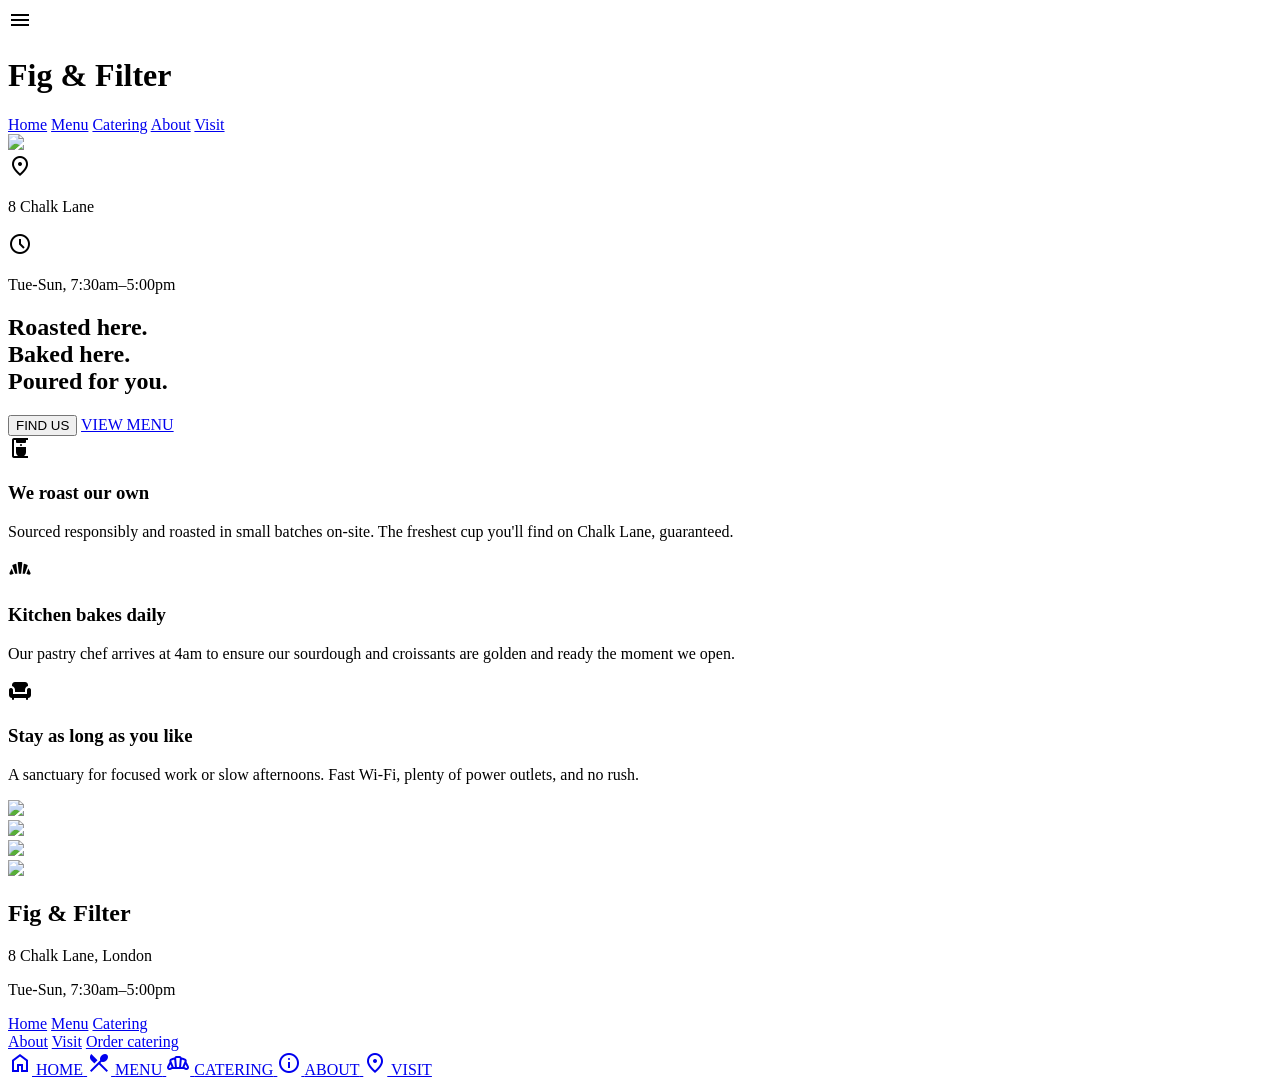
==== design/index.html @ 33f720e9 "regroup" ====
<!DOCTYPE html>

<html class="scroll-smooth" lang="en"><head>
<meta charset="utf-8"/>
<meta content="width=device-width, initial-scale=1.0" name="viewport"/>
<title>Fig &amp; Filter | Roasted, Baked, Poured</title>
<script src="https://cdn.tailwindcss.com?plugins=forms,container-queries"></script>
<link href="https://fonts.googleapis.com/css2?family=Material+Symbols+Outlined:wght,FILL@100..700,0..1&amp;display=swap" rel="stylesheet"/>
<link href="https://fonts.googleapis.com/css2?family=Vollkorn:wght@600;700&amp;family=Work+Sans:wght@400;600&amp;display=swap" rel="stylesheet"/>
<link href="https://fonts.googleapis.com/css2?family=Material+Symbols+Outlined:wght,FILL@100..700,0..1&amp;display=swap" rel="stylesheet"/>
<script id="tailwind-config">
        tailwind.config = {
            darkMode: "class",
            theme: {
                extend: {
                    "colors": {
                        "error-container": "#ffdad6",
                        "tertiary": "#1b2500",
                        "primary-container": "#4a2c4d",
                        "on-secondary": "#ffffff",
                        "primary-fixed-dim": "#e3b9e3",
                        "secondary-fixed-dim": "#f5bd58",
                        "inverse-on-surface": "#f8eeef",
                        "surface-container-low": "#fbf1f2",
                        "surface-dim": "#e1d8d9",
                        "tertiary-fixed-dim": "#bfcd92",
                        "surface-container-lowest": "#ffffff",
                        "on-tertiary": "#ffffff",
                        "secondary": "#7d5700",
                        "outline-variant": "#cfc3cc",
                        "on-primary-fixed": "#2c1030",
                        "on-secondary-fixed": "#271900",
                        "secondary-container": "#ffc55f",
                        "surface-variant": "#e9e0e1",
                        "on-tertiary-fixed": "#161f00",
                        "on-primary-container": "#ba94bb",
                        "on-error-container": "#93000a",
                        "on-error": "#ffffff",
                        "on-tertiary-container": "#98a66f",
                        "tertiary-fixed": "#dbe9ac",
                        "background": "#fff8f8",
                        "surface-container": "#f5eced",
                        "error": "#ba1a1a",
                        "outline": "#7e747c",
                        "primary": "#331736",
                        "amber-glow": "#D9A441",
                        "on-surface-variant": "#4d444b",
                        "on-secondary-fixed-variant": "#5f4100",
                        "inverse-primary": "#e3b9e3",
                        "on-background": "#1e1b1c",
                        "surface-container-highest": "#e9e0e1",
                        "surface-tint": "#755377",
                        "on-primary-fixed-variant": "#5b3c5e",
                        "on-secondary-container": "#755100",
                        "surface-container-high": "#efe6e7",
                        "tertiary-container": "#303b0f",
                        "on-primary": "#ffffff",
                        "on-surface": "#1e1b1c",
                        "secondary-fixed": "#ffdeaa",
                        "ink-black": "#221E1F",
                        "fig-deep": "#4A2C4D",
                        "inverse-surface": "#342f30",
                        "primary-fixed": "#ffd6fe",
                        "surface-bright": "#fff8f8",
                        "surface": "#fff8f8",
                        "on-tertiary-fixed-variant": "#404b1e",
                        "paper-white": "#FAF6F0"
                    },
                    "borderRadius": {
                        "DEFAULT": "0.125rem",
                        "lg": "0.25rem",
                        "xl": "0.5rem",
                        "full": "0.75rem"
                    },
                    "spacing": {
                        "stack-lg": "64px",
                        "stack-sm": "12px",
                        "unit": "8px",
                        "gutter": "24px",
                        "margin-mobile": "20px",
                        "stack-md": "32px",
                        "container-max": "1120px"
                    },
                    "fontFamily": {
                        "body-md": ["Work Sans"],
                        "price-tag": ["Vollkorn"],
                        "body-lg": ["Work Sans"],
                        "headline-lg-mobile": ["Vollkorn"],
                        "display-lg": ["Vollkorn"],
                        "headline-lg": ["Vollkorn"],
                        "headline-md": ["Vollkorn"],
                        "label-caps": ["Work Sans"]
                    },
                    "fontSize": {
                        "body-md": ["16px", {"lineHeight": "24px", "fontWeight": "400"}],
                        "price-tag": ["18px", {"lineHeight": "24px", "fontWeight": "700"}],
                        "body-lg": ["18px", {"lineHeight": "28px", "fontWeight": "400"}],
                        "headline-lg-mobile": ["28px", {"lineHeight": "36px", "fontWeight": "600"}],
                        "display-lg": ["48px", {"lineHeight": "56px", "letterSpacing": "-0.02em", "fontWeight": "700"}],
                        "headline-lg": ["32px", {"lineHeight": "40px", "fontWeight": "600"}],
                        "headline-md": ["24px", {"lineHeight": "32px", "fontWeight": "600"}],
                        "label-caps": ["14px", {"lineHeight": "20px", "letterSpacing": "0.05em", "fontWeight": "600"}]
                    }
                },
            },
        }
    </script>
<style>
        .material-symbols-outlined {
            font-variation-settings: 'FILL' 0, 'wght' 400, 'GRAD' 0, 'opsz' 24;
        }
        .dotted-leader {
            flex-grow: 1;
            border-bottom: 1px dotted #4A2C4D;
            margin: 0 8px;
            opacity: 0.3;
        }
        .hero-overlay {
            background: linear-gradient(to bottom, rgba(34, 30, 31, 0.4) 0%, rgba(34, 30, 31, 0.2) 50%, rgba(34, 30, 31, 0.6) 100%);
        }
    </style>
</head>
<body class="bg-paper-white text-ink-black font-body-md antialiased">
<!-- TopAppBar -->
<header class="bg-paper-white border-b border-fig-deep/10 sticky top-0 z-50">
<div class="flex justify-between items-center px-margin-mobile py-4 w-full max-w-container-max mx-auto">
<div class="flex items-center gap-4">
<span class="material-symbols-outlined text-fig-deep cursor-pointer active:opacity-70">menu</span>
<h1 class="font-headline-md text-headline-md text-fig-deep uppercase tracking-widest">Fig &amp; Filter</h1>
</div>
<nav class="hidden md:flex gap-8 items-center">
<a class="text-fig-deep border-b-2 border-fig-deep font-label-caps text-label-caps tracking-widest cursor-pointer" href="#">Home</a>
<a class="text-ink-black hover:text-fig-deep transition-colors duration-200 font-label-caps text-label-caps tracking-widest cursor-pointer" href="#">Menu</a>
<a class="text-ink-black hover:text-fig-deep transition-colors duration-200 font-label-caps text-label-caps tracking-widest cursor-pointer" href="#">Catering</a>
<a class="text-ink-black hover:text-fig-deep transition-colors duration-200 font-label-caps text-label-caps tracking-widest cursor-pointer" href="#">About</a>
<a class="text-ink-black hover:text-fig-deep transition-colors duration-200 font-label-caps text-label-caps tracking-widest cursor-pointer" href="#">Visit</a>
</nav>
</div>
</header>
<main>
<!-- Hero Section -->
<section class="relative h-[90vh] min-h-[600px] w-full flex items-center overflow-hidden">
<div class="absolute inset-0 z-0">
<div class="w-full h-full hero-overlay absolute inset-0 z-10"></div>
<img class="w-full h-full object-cover" data-alt="A cinematic, high-detail close-up of a rich, dark espresso being poured into a ceramic cup. The steam rises in soft swirls, catching warm morning light in a cozy, artisanal café environment. The color palette features deep coffee browns, warm amber glows, and the soft paper-white of a clean countertop. The image is crisp and professional, evoking a sense of artisanal craft and morning sanctuary." src="https://lh3.googleusercontent.com/aida-public/[base64]"/>
</div>
<!-- Info Overlay (Address & Hours) -->
<div class="absolute top-8 left-margin-mobile md:left-gutter right-margin-mobile z-20 flex flex-col md:flex-row md:justify-between items-start text-paper-white gap-4">
<div class="flex items-center gap-2">
<span class="material-symbols-outlined">location_on</span>
<p class="font-label-caps text-label-caps">8 Chalk Lane</p>
</div>
<div class="flex items-center gap-2">
<span class="material-symbols-outlined">schedule</span>
<p class="font-label-caps text-label-caps">Tue-Sun, 7:30am–5:00pm</p>
</div>
</div>
<div class="relative z-20 px-margin-mobile md:px-gutter max-w-container-max mx-auto w-full text-center md:text-left">
<div class="max-w-2xl flex flex-col gap-stack-sm">
<h2 class="font-display-lg text-display-lg text-paper-white leading-tight">Roasted here.<br/>Baked here.<br/>Poured for you.</h2>
<div class="flex flex-col md:flex-row gap-4 mt-8 justify-center md:justify-start items-center">
<button class="bg-fig-deep text-paper-white px-10 py-4 rounded-sm font-label-caps text-label-caps tracking-widest active:scale-95 transition-transform w-full md:w-auto">
                            FIND US
                        </button>
<a class="text-paper-white font-label-caps text-label-caps tracking-widest border-b border-paper-white/50 hover:border-paper-white transition-all pb-1" href="#">
                            VIEW MENU
                        </a>
</div>
</div>
</div>
</section>
<!-- Why Visit Section -->
<section class="py-stack-lg bg-paper-white px-margin-mobile">
<div class="max-w-container-max mx-auto">
<div class="grid grid-cols-1 md:grid-cols-3 gap-gutter">
<!-- Reason 1 -->
<div class="border border-fig-deep/10 p-gutter flex flex-col gap-4 text-center md:text-left bg-white/50">
<span class="material-symbols-outlined text-fig-deep text-4xl" style="font-variation-settings: 'FILL' 1;">coffee_maker</span>
<h3 class="font-headline-md text-headline-md text-fig-deep">We roast our own</h3>
<p class="font-body-md text-body-md text-on-surface-variant">Sourced responsibly and roasted in small batches on-site. The freshest cup you'll find on Chalk Lane, guaranteed.</p>
</div>
<!-- Reason 2 -->
<div class="border border-fig-deep/10 p-gutter flex flex-col gap-4 text-center md:text-left bg-white/50">
<span class="material-symbols-outlined text-fig-deep text-4xl" style="font-variation-settings: 'FILL' 1;">bakery_dining</span>
<h3 class="font-headline-md text-headline-md text-fig-deep">Kitchen bakes daily</h3>
<p class="font-body-md text-body-md text-on-surface-variant">Our pastry chef arrives at 4am to ensure our sourdough and croissants are golden and ready the moment we open.</p>
</div>
<!-- Reason 3 -->
<div class="border border-fig-deep/10 p-gutter flex flex-col gap-4 text-center md:text-left bg-white/50">
<span class="material-symbols-outlined text-fig-deep text-4xl" style="font-variation-settings: 'FILL' 1;">chair</span>
<h3 class="font-headline-md text-headline-md text-fig-deep">Stay as long as you like</h3>
<p class="font-body-md text-body-md text-on-surface-variant">A sanctuary for focused work or slow afternoons. Fast Wi-Fi, plenty of power outlets, and no rush.</p>
</div>
</div>
</div>
</section>
<!-- Visual Break / Atmosphere -->
<section class="h-96 w-full relative overflow-hidden bg-fig-deep">
<div class="absolute inset-0 grid grid-cols-2 md:grid-cols-4 h-full">
<div class="relative overflow-hidden group">
<img class="w-full h-full object-cover grayscale transition-all duration-700 group-hover:grayscale-0 scale-110 group-hover:scale-100" data-alt="Close-up of freshly roasted coffee beans cooling in a tray at Fig &amp; Filter café. The beans are rich, oily, and dark brown, with warm sunlight highlighting their texture. Modern minimalist aesthetic." src="https://lh3.googleusercontent.com/aida-public/[base64]"/>
</div>
<div class="relative overflow-hidden group">
<img class="w-full h-full object-cover grayscale transition-all duration-700 group-hover:grayscale-0 scale-110 group-hover:scale-100" data-alt="A baker's hands dusting flour over freshly shaped sourdough loaves in a bright, clean kitchen. Warm morning light, tactile textures, artisanal bakery atmosphere." src="https://lh3.googleusercontent.com/aida-public/[base64]"/>
</div>
<div class="relative overflow-hidden group hidden md:block">
<img class="w-full h-full object-cover grayscale transition-all duration-700 group-hover:grayscale-0 scale-110 group-hover:scale-100" data-alt="A minimalist interior shot of Fig &amp; Filter café, showing a cozy corner with a wooden table, a single ceramic cup of coffee, and a green plant. Soft, inviting sanctuary vibe." src="https://lh3.googleusercontent.com/aida-public/[base64]"/>
</div>
<div class="relative overflow-hidden group hidden md:block">
<img class="w-full h-full object-cover grayscale transition-all duration-700 group-hover:grayscale-0 scale-110 group-hover:scale-100" data-alt="Close-up of a perfectly poured latte with intricate heart-shaped latte art. The ceramic cup is a speckled off-white, sitting on a dark wood surface." src="https://lh3.googleusercontent.com/aida-public/[base64]"/>
</div>
</div>
</section>
</main>
<!-- Footer -->
<footer class="bg-paper-white border-t border-fig-deep pt-stack-lg pb-24 md:pb-stack-lg">
<div class="w-full px-margin-mobile max-w-container-max mx-auto flex flex-col gap-stack-sm md:flex-row md:justify-between">
<div class="flex flex-col gap-4">
<h2 class="font-headline-md text-headline-md text-fig-deep uppercase tracking-widest">Fig &amp; Filter</h2>
<div class="flex flex-col gap-1 text-on-surface-variant font-body-md text-body-md">
<p>8 Chalk Lane, London</p>
<p>Tue-Sun, 7:30am–5:00pm</p>
</div>
</div>
<div class="flex flex-wrap gap-x-8 gap-y-4 items-start md:mt-0 mt-8">
<nav class="flex flex-col gap-2">
<a class="font-body-md text-body-md text-ink-black hover:underline underline text-fig-deep cursor-pointer" href="#">Home</a>
<a class="font-body-md text-body-md text-ink-black hover:underline cursor-pointer" href="#">Menu</a>
<a class="font-body-md text-body-md text-ink-black hover:underline cursor-pointer" href="#">Catering</a>
</nav>
<nav class="flex flex-col gap-2">
<a class="font-body-md text-body-md text-ink-black hover:underline cursor-pointer" href="#">About</a>
<a class="font-body-md text-body-md text-ink-black hover:underline cursor-pointer" href="#">Visit</a>
<a class="font-body-md text-body-md text-ink-black hover:underline cursor-pointer" href="#">Order catering</a>
</nav>
</div>
</div>
</footer>
<!-- BottomNavBar (Mobile Only) -->
<nav class="fixed bottom-0 left-0 w-full z-50 flex justify-around items-center px-2 py-3 bg-paper-white border-t border-fig-deep/10 md:hidden">
<a class="flex flex-col items-center justify-center text-fig-deep font-bold active:scale-95 transition-transform" href="#">
<span class="material-symbols-outlined">home</span>
<span class="font-label-caps text-[10px] tracking-widest mt-1">HOME</span>
</a>
<a class="flex flex-col items-center justify-center text-on-surface-variant active:scale-95 transition-transform" href="#">
<span class="material-symbols-outlined">restaurant_menu</span>
<span class="font-label-caps text-[10px] tracking-widest mt-1">MENU</span>
</a>
<a class="flex flex-col items-center justify-center text-on-surface-variant active:scale-95 transition-transform" href="#">
<span class="material-symbols-outlined">bakery_dining</span>
<span class="font-label-caps text-[10px] tracking-widest mt-1">CATERING</span>
</a>
<a class="flex flex-col items-center justify-center text-on-surface-variant active:scale-95 transition-transform" href="#">
<span class="material-symbols-outlined">info</span>
<span class="font-label-caps text-[10px] tracking-widest mt-1">ABOUT</span>
</a>
<a class="flex flex-col items-center justify-center text-on-surface-variant active:scale-95 transition-transform" href="#">
<span class="material-symbols-outlined">location_on</span>
<span class="font-label-caps text-[10px] tracking-widest mt-1">VISIT</span>
</a>
</nav>
<script>
        // Simple intersection observer for subtle fade-in effects
        const observerOptions = {
            threshold: 0.1
        };

        const observer = new IntersectionObserver((entries) => {
            entries.forEach(entry => {
                if (entry.isIntersecting) {
                    entry.target.classList.add('opacity-100', 'translate-y-0');
                    entry.target.classList.remove('opacity-0', 'translate-y-4');
                }
            });
        }, observerOptions);

        document.querySelectorAll('section > div').forEach(el => {
            el.classList.add('transition-all', 'duration-700', 'opacity-0', 'translate-y-4');
            observer.observe(el);
        });
    </script>
</body></html>
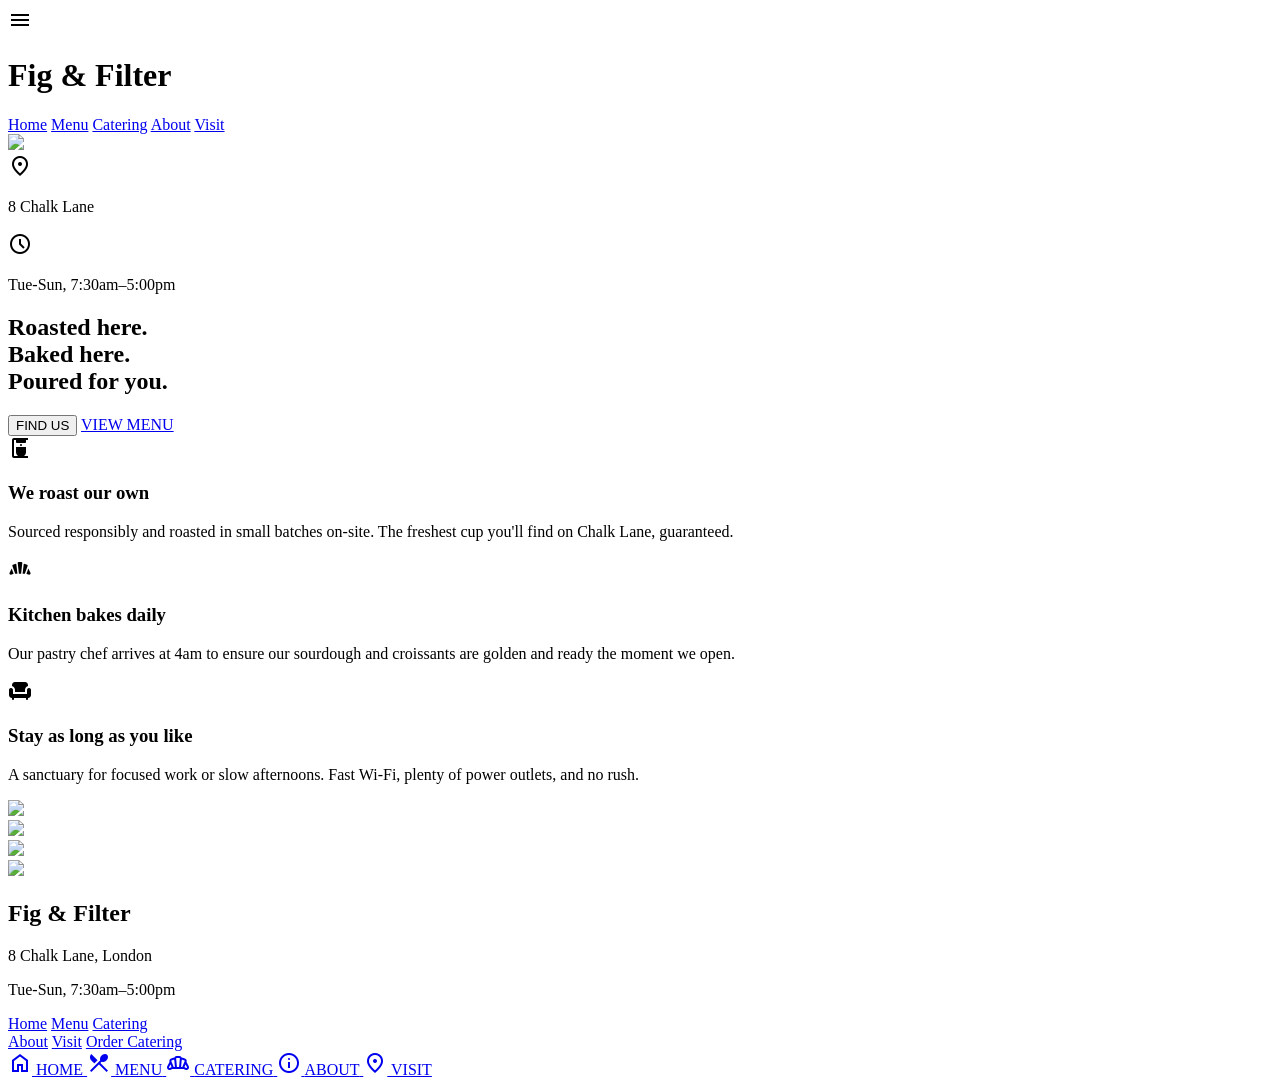
==== commit 7c401430: "updated links" ====
--- a/design/index.html
+++ b/design/index.html
@@ -129,11 +129,11 @@
 <h1 class="font-headline-md text-headline-md text-fig-deep uppercase tracking-widest">Fig &amp; Filter</h1>
 </div>
 <nav class="hidden md:flex gap-8 items-center">
-<a class="text-fig-deep border-b-2 border-fig-deep font-label-caps text-label-caps tracking-widest cursor-pointer" href="#">Home</a>
-<a class="text-ink-black hover:text-fig-deep transition-colors duration-200 font-label-caps text-label-caps tracking-widest cursor-pointer" href="#">Menu</a>
-<a class="text-ink-black hover:text-fig-deep transition-colors duration-200 font-label-caps text-label-caps tracking-widest cursor-pointer" href="#">Catering</a>
-<a class="text-ink-black hover:text-fig-deep transition-colors duration-200 font-label-caps text-label-caps tracking-widest cursor-pointer" href="#">About</a>
-<a class="text-ink-black hover:text-fig-deep transition-colors duration-200 font-label-caps text-label-caps tracking-widest cursor-pointer" href="#">Visit</a>
+<a class="text-fig-deep border-b-2 border-fig-deep font-label-caps text-label-caps tracking-widest cursor-pointer" href="index.html">Home</a>
+<a class="text-ink-black hover:text-fig-deep transition-colors duration-200 font-label-caps text-label-caps tracking-widest cursor-pointer" href="menu.html">Menu</a>
+<a class="text-ink-black hover:text-fig-deep transition-colors duration-200 font-label-caps text-label-caps tracking-widest cursor-pointer" href="catering.html">Catering</a>
+<a class="text-ink-black hover:text-fig-deep transition-colors duration-200 font-label-caps text-label-caps tracking-widest cursor-pointer" href="about.html">About</a>
+<a class="text-ink-black hover:text-fig-deep transition-colors duration-200 font-label-caps text-label-caps tracking-widest cursor-pointer" href="visit.html">Visit</a>
 </nav>
 </div>
 </header>
@@ -224,37 +224,37 @@
 </div>
 <div class="flex flex-wrap gap-x-8 gap-y-4 items-start md:mt-0 mt-8">
 <nav class="flex flex-col gap-2">
-<a class="font-body-md text-body-md text-ink-black hover:underline underline text-fig-deep cursor-pointer" href="#">Home</a>
-<a class="font-body-md text-body-md text-ink-black hover:underline cursor-pointer" href="#">Menu</a>
-<a class="font-body-md text-body-md text-ink-black hover:underline cursor-pointer" href="#">Catering</a>
+<a class="font-body-md text-body-md text-ink-black hover:underline underline text-fig-deep cursor-pointer" href="index.html">Home</a>
+<a class="font-body-md text-body-md text-ink-black hover:underline cursor-pointer" href="menu.html">Menu</a>
+<a class="font-body-md text-body-md text-ink-black hover:underline cursor-pointer" href="catering.html">Catering</a>
 </nav>
 <nav class="flex flex-col gap-2">
-<a class="font-body-md text-body-md text-ink-black hover:underline cursor-pointer" href="#">About</a>
-<a class="font-body-md text-body-md text-ink-black hover:underline cursor-pointer" href="#">Visit</a>
-<a class="font-body-md text-body-md text-ink-black hover:underline cursor-pointer" href="#">Order catering</a>
+<a class="font-body-md text-body-md text-ink-black hover:underline cursor-pointer" href="about.html">About</a>
+<a class="font-body-md text-body-md text-ink-black hover:underline cursor-pointer" href="visit.html">Visit</a>
+<a class="font-body-md text-body-md text-ink-black hover:underline cursor-pointer" href="catering.html">Order Catering</a>
 </nav>
 </div>
 </div>
 </footer>
 <!-- BottomNavBar (Mobile Only) -->
 <nav class="fixed bottom-0 left-0 w-full z-50 flex justify-around items-center px-2 py-3 bg-paper-white border-t border-fig-deep/10 md:hidden">
-<a class="flex flex-col items-center justify-center text-fig-deep font-bold active:scale-95 transition-transform" href="#">
+<a class="flex flex-col items-center justify-center text-fig-deep font-bold active:scale-95 transition-transform" href="index.html">
 <span class="material-symbols-outlined">home</span>
 <span class="font-label-caps text-[10px] tracking-widest mt-1">HOME</span>
 </a>
-<a class="flex flex-col items-center justify-center text-on-surface-variant active:scale-95 transition-transform" href="#">
+<a class="flex flex-col items-center justify-center text-on-surface-variant active:scale-95 transition-transform" href="menu.html">
 <span class="material-symbols-outlined">restaurant_menu</span>
 <span class="font-label-caps text-[10px] tracking-widest mt-1">MENU</span>
 </a>
-<a class="flex flex-col items-center justify-center text-on-surface-variant active:scale-95 transition-transform" href="#">
+<a class="flex flex-col items-center justify-center text-on-surface-variant active:scale-95 transition-transform" href="catering.html">
 <span class="material-symbols-outlined">bakery_dining</span>
 <span class="font-label-caps text-[10px] tracking-widest mt-1">CATERING</span>
 </a>
-<a class="flex flex-col items-center justify-center text-on-surface-variant active:scale-95 transition-transform" href="#">
+<a class="flex flex-col items-center justify-center text-on-surface-variant active:scale-95 transition-transform" href="about.html">
 <span class="material-symbols-outlined">info</span>
 <span class="font-label-caps text-[10px] tracking-widest mt-1">ABOUT</span>
 </a>
-<a class="flex flex-col items-center justify-center text-on-surface-variant active:scale-95 transition-transform" href="#">
+<a class="flex flex-col items-center justify-center text-on-surface-variant active:scale-95 transition-transform" href="visit.html">
 <span class="material-symbols-outlined">location_on</span>
 <span class="font-label-caps text-[10px] tracking-widest mt-1">VISIT</span>
 </a>
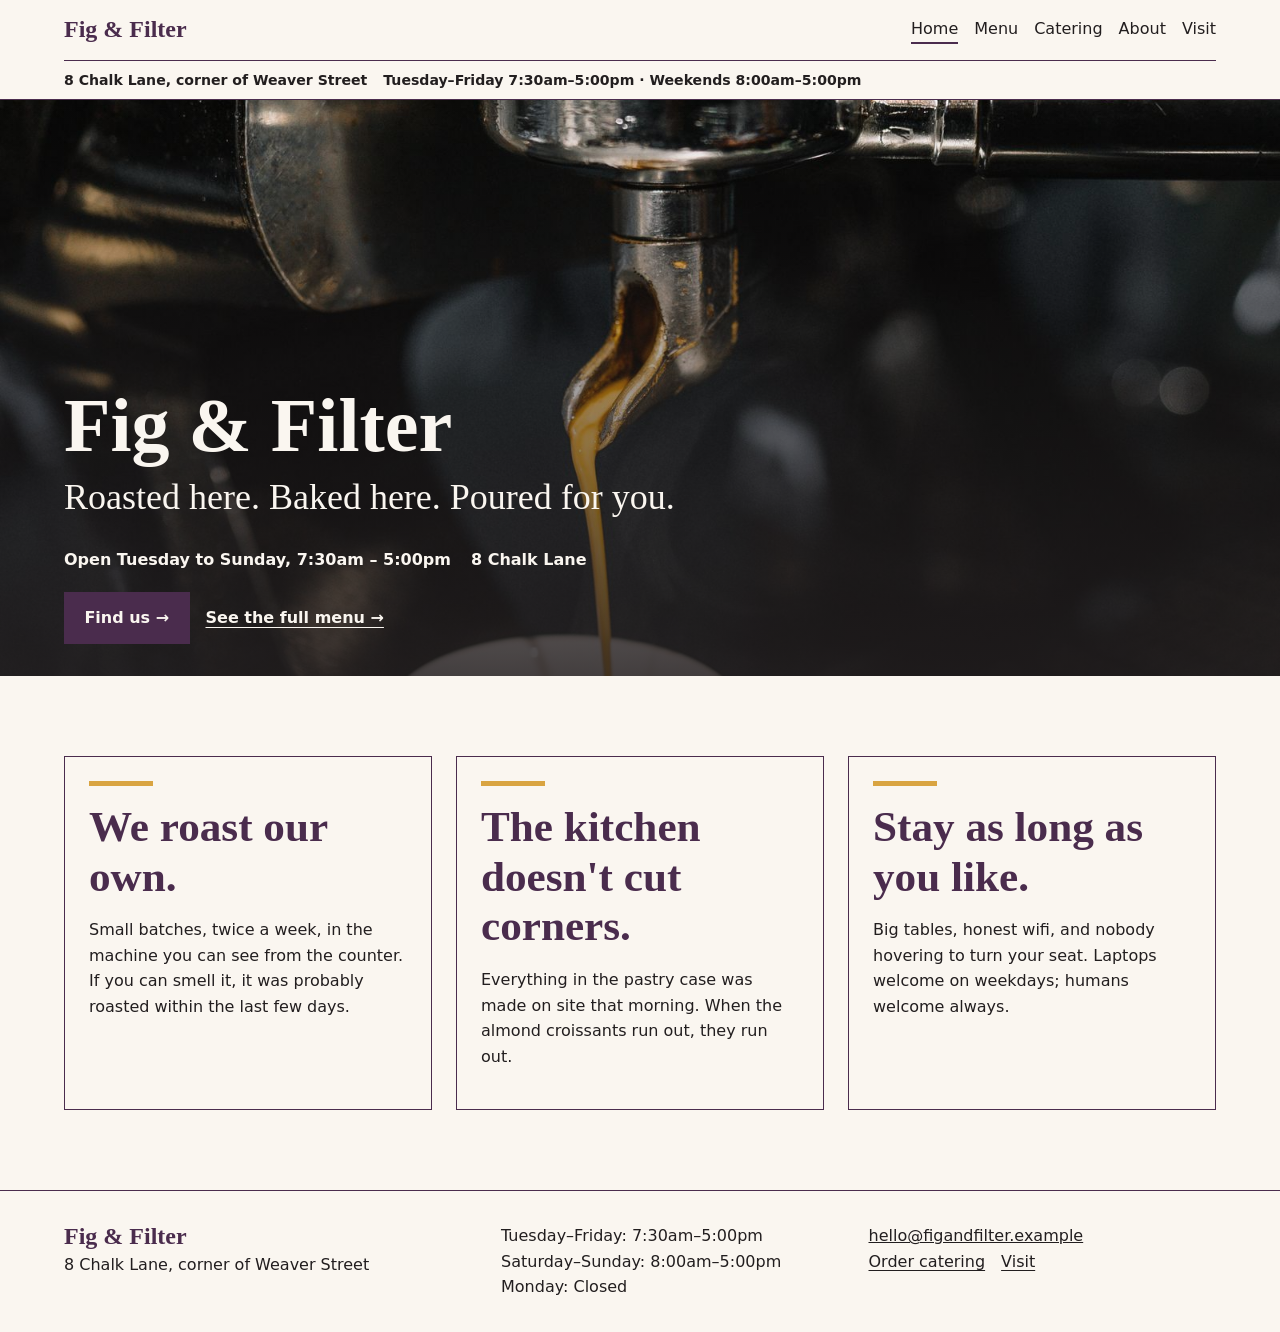
==== commit 0c789207: "updated with codex" ====
--- a/design/index.html
+++ b/design/index.html
@@ -1,282 +1,45 @@
-<!DOCTYPE html>
-
-<html class="scroll-smooth" lang="en"><head>
-<meta charset="utf-8"/>
-<meta content="width=device-width, initial-scale=1.0" name="viewport"/>
-<title>Fig &amp; Filter | Roasted, Baked, Poured</title>
-<script src="https://cdn.tailwindcss.com?plugins=forms,container-queries"></script>
-<link href="https://fonts.googleapis.com/css2?family=Material+Symbols+Outlined:wght,FILL@100..700,0..1&amp;display=swap" rel="stylesheet"/>
-<link href="https://fonts.googleapis.com/css2?family=Vollkorn:wght@600;700&amp;family=Work+Sans:wght@400;600&amp;display=swap" rel="stylesheet"/>
-<link href="https://fonts.googleapis.com/css2?family=Material+Symbols+Outlined:wght,FILL@100..700,0..1&amp;display=swap" rel="stylesheet"/>
-<script id="tailwind-config">
-        tailwind.config = {
-            darkMode: "class",
-            theme: {
-                extend: {
-                    "colors": {
-                        "error-container": "#ffdad6",
-                        "tertiary": "#1b2500",
-                        "primary-container": "#4a2c4d",
-                        "on-secondary": "#ffffff",
-                        "primary-fixed-dim": "#e3b9e3",
-                        "secondary-fixed-dim": "#f5bd58",
-                        "inverse-on-surface": "#f8eeef",
-                        "surface-container-low": "#fbf1f2",
-                        "surface-dim": "#e1d8d9",
-                        "tertiary-fixed-dim": "#bfcd92",
-                        "surface-container-lowest": "#ffffff",
-                        "on-tertiary": "#ffffff",
-                        "secondary": "#7d5700",
-                        "outline-variant": "#cfc3cc",
-                        "on-primary-fixed": "#2c1030",
-                        "on-secondary-fixed": "#271900",
-                        "secondary-container": "#ffc55f",
-                        "surface-variant": "#e9e0e1",
-                        "on-tertiary-fixed": "#161f00",
-                        "on-primary-container": "#ba94bb",
-                        "on-error-container": "#93000a",
-                        "on-error": "#ffffff",
-                        "on-tertiary-container": "#98a66f",
-                        "tertiary-fixed": "#dbe9ac",
-                        "background": "#fff8f8",
-                        "surface-container": "#f5eced",
-                        "error": "#ba1a1a",
-                        "outline": "#7e747c",
-                        "primary": "#331736",
-                        "amber-glow": "#D9A441",
-                        "on-surface-variant": "#4d444b",
-                        "on-secondary-fixed-variant": "#5f4100",
-                        "inverse-primary": "#e3b9e3",
-                        "on-background": "#1e1b1c",
-                        "surface-container-highest": "#e9e0e1",
-                        "surface-tint": "#755377",
-                        "on-primary-fixed-variant": "#5b3c5e",
-                        "on-secondary-container": "#755100",
-                        "surface-container-high": "#efe6e7",
-                        "tertiary-container": "#303b0f",
-                        "on-primary": "#ffffff",
-                        "on-surface": "#1e1b1c",
-                        "secondary-fixed": "#ffdeaa",
-                        "ink-black": "#221E1F",
-                        "fig-deep": "#4A2C4D",
-                        "inverse-surface": "#342f30",
-                        "primary-fixed": "#ffd6fe",
-                        "surface-bright": "#fff8f8",
-                        "surface": "#fff8f8",
-                        "on-tertiary-fixed-variant": "#404b1e",
-                        "paper-white": "#FAF6F0"
-                    },
-                    "borderRadius": {
-                        "DEFAULT": "0.125rem",
-                        "lg": "0.25rem",
-                        "xl": "0.5rem",
-                        "full": "0.75rem"
-                    },
-                    "spacing": {
-                        "stack-lg": "64px",
-                        "stack-sm": "12px",
-                        "unit": "8px",
-                        "gutter": "24px",
-                        "margin-mobile": "20px",
-                        "stack-md": "32px",
-                        "container-max": "1120px"
-                    },
-                    "fontFamily": {
-                        "body-md": ["Work Sans"],
-                        "price-tag": ["Vollkorn"],
-                        "body-lg": ["Work Sans"],
-                        "headline-lg-mobile": ["Vollkorn"],
-                        "display-lg": ["Vollkorn"],
-                        "headline-lg": ["Vollkorn"],
-                        "headline-md": ["Vollkorn"],
-                        "label-caps": ["Work Sans"]
-                    },
-                    "fontSize": {
-                        "body-md": ["16px", {"lineHeight": "24px", "fontWeight": "400"}],
-                        "price-tag": ["18px", {"lineHeight": "24px", "fontWeight": "700"}],
-                        "body-lg": ["18px", {"lineHeight": "28px", "fontWeight": "400"}],
-                        "headline-lg-mobile": ["28px", {"lineHeight": "36px", "fontWeight": "600"}],
-                        "display-lg": ["48px", {"lineHeight": "56px", "letterSpacing": "-0.02em", "fontWeight": "700"}],
-                        "headline-lg": ["32px", {"lineHeight": "40px", "fontWeight": "600"}],
-                        "headline-md": ["24px", {"lineHeight": "32px", "fontWeight": "600"}],
-                        "label-caps": ["14px", {"lineHeight": "20px", "letterSpacing": "0.05em", "fontWeight": "600"}]
-                    }
-                },
-            },
-        }
-    </script>
-<style>
-        .material-symbols-outlined {
-            font-variation-settings: 'FILL' 0, 'wght' 400, 'GRAD' 0, 'opsz' 24;
-        }
-        .dotted-leader {
-            flex-grow: 1;
-            border-bottom: 1px dotted #4A2C4D;
-            margin: 0 8px;
-            opacity: 0.3;
-        }
-        .hero-overlay {
-            background: linear-gradient(to bottom, rgba(34, 30, 31, 0.4) 0%, rgba(34, 30, 31, 0.2) 50%, rgba(34, 30, 31, 0.6) 100%);
-        }
-    </style>
+<!doctype html>
+<html lang="en">
+<head>
+  <meta charset="utf-8">
+  <meta name="viewport" content="width=device-width, initial-scale=1">
+  <meta name="description" content="Fig & Filter is a neighbourhood café roasting coffee and baking everything on site at 8 Chalk Lane.">
+  <title>Fig & Filter | Home</title>
+  <link rel="stylesheet" href="styles.css">
 </head>
-<body class="bg-paper-white text-ink-black font-body-md antialiased">
-<!-- TopAppBar -->
-<header class="bg-paper-white border-b border-fig-deep/10 sticky top-0 z-50">
-<div class="flex justify-between items-center px-margin-mobile py-4 w-full max-w-container-max mx-auto">
-<div class="flex items-center gap-4">
-<span class="material-symbols-outlined text-fig-deep cursor-pointer active:opacity-70">menu</span>
-<h1 class="font-headline-md text-headline-md text-fig-deep uppercase tracking-widest">Fig &amp; Filter</h1>
-</div>
-<nav class="hidden md:flex gap-8 items-center">
-<a class="text-fig-deep border-b-2 border-fig-deep font-label-caps text-label-caps tracking-widest cursor-pointer" href="index.html">Home</a>
-<a class="text-ink-black hover:text-fig-deep transition-colors duration-200 font-label-caps text-label-caps tracking-widest cursor-pointer" href="menu.html">Menu</a>
-<a class="text-ink-black hover:text-fig-deep transition-colors duration-200 font-label-caps text-label-caps tracking-widest cursor-pointer" href="catering.html">Catering</a>
-<a class="text-ink-black hover:text-fig-deep transition-colors duration-200 font-label-caps text-label-caps tracking-widest cursor-pointer" href="about.html">About</a>
-<a class="text-ink-black hover:text-fig-deep transition-colors duration-200 font-label-caps text-label-caps tracking-widest cursor-pointer" href="visit.html">Visit</a>
-</nav>
-</div>
-</header>
-<main>
-<!-- Hero Section -->
-<section class="relative h-[90vh] min-h-[600px] w-full flex items-center overflow-hidden">
-<div class="absolute inset-0 z-0">
-<div class="w-full h-full hero-overlay absolute inset-0 z-10"></div>
-<img class="w-full h-full object-cover" data-alt="A cinematic, high-detail close-up of a rich, dark espresso being poured into a ceramic cup. The steam rises in soft swirls, catching warm morning light in a cozy, artisanal café environment. The color palette features deep coffee browns, warm amber glows, and the soft paper-white of a clean countertop. The image is crisp and professional, evoking a sense of artisanal craft and morning sanctuary." src="https://lh3.googleusercontent.com/aida-public/[base64]"/>
-</div>
-<!-- Info Overlay (Address & Hours) -->
-<div class="absolute top-8 left-margin-mobile md:left-gutter right-margin-mobile z-20 flex flex-col md:flex-row md:justify-between items-start text-paper-white gap-4">
-<div class="flex items-center gap-2">
-<span class="material-symbols-outlined">location_on</span>
-<p class="font-label-caps text-label-caps">8 Chalk Lane</p>
-</div>
-<div class="flex items-center gap-2">
-<span class="material-symbols-outlined">schedule</span>
-<p class="font-label-caps text-label-caps">Tue-Sun, 7:30am–5:00pm</p>
-</div>
-</div>
-<div class="relative z-20 px-margin-mobile md:px-gutter max-w-container-max mx-auto w-full text-center md:text-left">
-<div class="max-w-2xl flex flex-col gap-stack-sm">
-<h2 class="font-display-lg text-display-lg text-paper-white leading-tight">Roasted here.<br/>Baked here.<br/>Poured for you.</h2>
-<div class="flex flex-col md:flex-row gap-4 mt-8 justify-center md:justify-start items-center">
-<button class="bg-fig-deep text-paper-white px-10 py-4 rounded-sm font-label-caps text-label-caps tracking-widest active:scale-95 transition-transform w-full md:w-auto">
-                            FIND US
-                        </button>
-<a class="text-paper-white font-label-caps text-label-caps tracking-widest border-b border-paper-white/50 hover:border-paper-white transition-all pb-1" href="#">
-                            VIEW MENU
-                        </a>
-</div>
-</div>
-</div>
-</section>
-<!-- Why Visit Section -->
-<section class="py-stack-lg bg-paper-white px-margin-mobile">
-<div class="max-w-container-max mx-auto">
-<div class="grid grid-cols-1 md:grid-cols-3 gap-gutter">
-<!-- Reason 1 -->
-<div class="border border-fig-deep/10 p-gutter flex flex-col gap-4 text-center md:text-left bg-white/50">
-<span class="material-symbols-outlined text-fig-deep text-4xl" style="font-variation-settings: 'FILL' 1;">coffee_maker</span>
-<h3 class="font-headline-md text-headline-md text-fig-deep">We roast our own</h3>
-<p class="font-body-md text-body-md text-on-surface-variant">Sourced responsibly and roasted in small batches on-site. The freshest cup you'll find on Chalk Lane, guaranteed.</p>
-</div>
-<!-- Reason 2 -->
-<div class="border border-fig-deep/10 p-gutter flex flex-col gap-4 text-center md:text-left bg-white/50">
-<span class="material-symbols-outlined text-fig-deep text-4xl" style="font-variation-settings: 'FILL' 1;">bakery_dining</span>
-<h3 class="font-headline-md text-headline-md text-fig-deep">Kitchen bakes daily</h3>
-<p class="font-body-md text-body-md text-on-surface-variant">Our pastry chef arrives at 4am to ensure our sourdough and croissants are golden and ready the moment we open.</p>
-</div>
-<!-- Reason 3 -->
-<div class="border border-fig-deep/10 p-gutter flex flex-col gap-4 text-center md:text-left bg-white/50">
-<span class="material-symbols-outlined text-fig-deep text-4xl" style="font-variation-settings: 'FILL' 1;">chair</span>
-<h3 class="font-headline-md text-headline-md text-fig-deep">Stay as long as you like</h3>
-<p class="font-body-md text-body-md text-on-surface-variant">A sanctuary for focused work or slow afternoons. Fast Wi-Fi, plenty of power outlets, and no rush.</p>
-</div>
-</div>
-</div>
-</section>
-<!-- Visual Break / Atmosphere -->
-<section class="h-96 w-full relative overflow-hidden bg-fig-deep">
-<div class="absolute inset-0 grid grid-cols-2 md:grid-cols-4 h-full">
-<div class="relative overflow-hidden group">
-<img class="w-full h-full object-cover grayscale transition-all duration-700 group-hover:grayscale-0 scale-110 group-hover:scale-100" data-alt="Close-up of freshly roasted coffee beans cooling in a tray at Fig &amp; Filter café. The beans are rich, oily, and dark brown, with warm sunlight highlighting their texture. Modern minimalist aesthetic." src="https://lh3.googleusercontent.com/aida-public/[base64]"/>
-</div>
-<div class="relative overflow-hidden group">
-<img class="w-full h-full object-cover grayscale transition-all duration-700 group-hover:grayscale-0 scale-110 group-hover:scale-100" data-alt="A baker's hands dusting flour over freshly shaped sourdough loaves in a bright, clean kitchen. Warm morning light, tactile textures, artisanal bakery atmosphere." src="https://lh3.googleusercontent.com/aida-public/[base64]"/>
-</div>
-<div class="relative overflow-hidden group hidden md:block">
-<img class="w-full h-full object-cover grayscale transition-all duration-700 group-hover:grayscale-0 scale-110 group-hover:scale-100" data-alt="A minimalist interior shot of Fig &amp; Filter café, showing a cozy corner with a wooden table, a single ceramic cup of coffee, and a green plant. Soft, inviting sanctuary vibe." src="https://lh3.googleusercontent.com/aida-public/[base64]"/>
-</div>
-<div class="relative overflow-hidden group hidden md:block">
-<img class="w-full h-full object-cover grayscale transition-all duration-700 group-hover:grayscale-0 scale-110 group-hover:scale-100" data-alt="Close-up of a perfectly poured latte with intricate heart-shaped latte art. The ceramic cup is a speckled off-white, sitting on a dark wood surface." src="https://lh3.googleusercontent.com/aida-public/[base64]"/>
-</div>
-</div>
-</section>
-</main>
-<!-- Footer -->
-<footer class="bg-paper-white border-t border-fig-deep pt-stack-lg pb-24 md:pb-stack-lg">
-<div class="w-full px-margin-mobile max-w-container-max mx-auto flex flex-col gap-stack-sm md:flex-row md:justify-between">
-<div class="flex flex-col gap-4">
-<h2 class="font-headline-md text-headline-md text-fig-deep uppercase tracking-widest">Fig &amp; Filter</h2>
-<div class="flex flex-col gap-1 text-on-surface-variant font-body-md text-body-md">
-<p>8 Chalk Lane, London</p>
-<p>Tue-Sun, 7:30am–5:00pm</p>
-</div>
-</div>
-<div class="flex flex-wrap gap-x-8 gap-y-4 items-start md:mt-0 mt-8">
-<nav class="flex flex-col gap-2">
-<a class="font-body-md text-body-md text-ink-black hover:underline underline text-fig-deep cursor-pointer" href="index.html">Home</a>
-<a class="font-body-md text-body-md text-ink-black hover:underline cursor-pointer" href="menu.html">Menu</a>
-<a class="font-body-md text-body-md text-ink-black hover:underline cursor-pointer" href="catering.html">Catering</a>
-</nav>
-<nav class="flex flex-col gap-2">
-<a class="font-body-md text-body-md text-ink-black hover:underline cursor-pointer" href="about.html">About</a>
-<a class="font-body-md text-body-md text-ink-black hover:underline cursor-pointer" href="visit.html">Visit</a>
-<a class="font-body-md text-body-md text-ink-black hover:underline cursor-pointer" href="catering.html">Order Catering</a>
-</nav>
-</div>
-</div>
-</footer>
-<!-- BottomNavBar (Mobile Only) -->
-<nav class="fixed bottom-0 left-0 w-full z-50 flex justify-around items-center px-2 py-3 bg-paper-white border-t border-fig-deep/10 md:hidden">
-<a class="flex flex-col items-center justify-center text-fig-deep font-bold active:scale-95 transition-transform" href="index.html">
-<span class="material-symbols-outlined">home</span>
-<span class="font-label-caps text-[10px] tracking-widest mt-1">HOME</span>
-</a>
-<a class="flex flex-col items-center justify-center text-on-surface-variant active:scale-95 transition-transform" href="menu.html">
-<span class="material-symbols-outlined">restaurant_menu</span>
-<span class="font-label-caps text-[10px] tracking-widest mt-1">MENU</span>
-</a>
-<a class="flex flex-col items-center justify-center text-on-surface-variant active:scale-95 transition-transform" href="catering.html">
-<span class="material-symbols-outlined">bakery_dining</span>
-<span class="font-label-caps text-[10px] tracking-widest mt-1">CATERING</span>
-</a>
-<a class="flex flex-col items-center justify-center text-on-surface-variant active:scale-95 transition-transform" href="about.html">
-<span class="material-symbols-outlined">info</span>
-<span class="font-label-caps text-[10px] tracking-widest mt-1">ABOUT</span>
-</a>
-<a class="flex flex-col items-center justify-center text-on-surface-variant active:scale-95 transition-transform" href="visit.html">
-<span class="material-symbols-outlined">location_on</span>
-<span class="font-label-caps text-[10px] tracking-widest mt-1">VISIT</span>
-</a>
-</nav>
-<script>
-        // Simple intersection observer for subtle fade-in effects
-        const observerOptions = {
-            threshold: 0.1
-        };
-
-        const observer = new IntersectionObserver((entries) => {
-            entries.forEach(entry => {
-                if (entry.isIntersecting) {
-                    entry.target.classList.add('opacity-100', 'translate-y-0');
-                    entry.target.classList.remove('opacity-0', 'translate-y-4');
-                }
-            });
-        }, observerOptions);
-
-        document.querySelectorAll('section > div').forEach(el => {
-            el.classList.add('transition-all', 'duration-700', 'opacity-0', 'translate-y-4');
-            observer.observe(el);
-        });
-    </script>
-</body></html>+<body>
+  <header class="site-header">
+    <div class="container header-inner">
+      <a class="brand" href="index.html">Fig &amp; Filter</a>
+      <nav class="site-nav" aria-label="Primary navigation">
+        <a href="index.html" aria-current="page">Home</a><a href="menu.html">Menu</a><a href="catering.html">Catering</a><a href="about.html">About</a><a href="visit.html">Visit</a>
+      </nav>
+    </div><div class="container quick-info"><p><span>8 Chalk Lane, corner of Weaver Street</span><span>Tuesday–Friday 7:30am–5:00pm · Weekends 8:00am–5:00pm</span></p></div>
+  </header>
+  <main>
+    <section class="hero">
+      <img src="../content/images/hero-espresso-pour.jpg" alt="Espresso pouring from the portafilter into a white cup at the Fig & Filter counter">
+      <div class="container hero-content">
+        <h1>Fig &amp; Filter</h1>
+        <p class="tagline">Roasted here. Baked here. Poured for you.</p>
+        <div class="essentials"><span>Open Tuesday to Sunday, 7:30am – 5:00pm</span><span>8 Chalk Lane</span></div>
+        <div class="actions"><a class="button" href="visit.html">Find us →</a><a class="text-link" href="menu.html">See the full menu →</a></div>
+      </div>
+    </section>
+    <section class="section">
+      <div class="container grid three-columns">
+        <article class="card"><div class="accent-rule"></div><h2>We roast our own.</h2><p>Small batches, twice a week, in the machine you can see from the counter. If you can smell it, it was probably roasted within the last few days.</p></article>
+        <article class="card"><div class="accent-rule"></div><h2>The kitchen doesn't cut corners.</h2><p>Everything in the pastry case was made on site that morning. When the almond croissants run out, they run out.</p></article>
+        <article class="card"><div class="accent-rule"></div><h2>Stay as long as you like.</h2><p>Big tables, honest wifi, and nobody hovering to turn your seat. Laptops welcome on weekdays; humans welcome always.</p></article>
+      </div>
+    </section>
+  </main>
+  <footer class="site-footer">
+    <div class="container footer-grid">
+      <div><strong class="brand">Fig &amp; Filter</strong><p>8 Chalk Lane, corner of Weaver Street</p></div>
+      <div><p>Tuesday–Friday: 7:30am–5:00pm</p><p>Saturday–Sunday: 8:00am–5:00pm</p><p>Monday: Closed</p></div>
+      <div><p><a href="mailto:hello@figandfilter.example">hello@figandfilter.example</a></p><div class="footer-links"><a href="catering.html">Order catering</a><a href="visit.html">Visit</a></div></div>
+    </div>
+  </footer>
+</body>
+</html>
--- a/design/styles.css
+++ b/design/styles.css
@@ -0,0 +1,85 @@
+:root {
+  --fig: #4A2C4D;
+  --amber: #D9A441;
+  --paper: #FAF6F0;
+  --ink: #221E1F;
+  color-scheme: light;
+}
+
+* { box-sizing: border-box; }
+html { scroll-behavior: smooth; }
+body {
+  margin: 0;
+  background: var(--paper);
+  color: var(--ink);
+  font-family: system-ui, -apple-system, BlinkMacSystemFont, "Segoe UI", sans-serif;
+  font-size: 1rem;
+  line-height: 1.6;
+}
+img { display: block; max-width: 100%; }
+a { color: inherit; }
+h1, h2, h3, .brand {
+  color: var(--fig);
+  font-family: Georgia, "Times New Roman", serif;
+  line-height: 1.15;
+}
+h1 { font-size: clamp(2.5rem, 8vw, 4.75rem); margin: 0; }
+h2 { font-size: clamp(1.9rem, 5vw, 2.7rem); margin: 0 0 1rem; }
+h3 { font-size: 1.35rem; margin: 0 0 .5rem; }
+p { margin: 0 0 1rem; }
+.container { width: min(72rem, calc(100% - 2rem)); margin-inline: auto; }
+.site-header { border-bottom: 1px solid var(--fig); background: var(--paper); }
+.header-inner { display: flex; flex-direction: column; gap: .75rem; padding-block: 1rem; }
+.brand { font-size: 1.5rem; font-weight: 700; text-decoration: none; }
+.site-nav { display: flex; flex-wrap: wrap; gap: .45rem 1rem; }
+.site-nav a { text-decoration: none; border-bottom: 2px solid transparent; }
+.site-nav a:hover, .site-nav a:focus-visible, .site-nav a[aria-current="page"] { border-color: var(--fig); }
+.quick-info { border-top: 1px solid var(--fig); padding-block: .5rem; font-size: .88rem; font-weight: 700; }
+.quick-info p { display: flex; flex-wrap: wrap; gap: .25rem 1rem; margin: 0; }
+.hero { position: relative; min-height: 36rem; display: grid; align-items: end; overflow: hidden; }
+.hero img { position: absolute; inset: 0; width: 100%; height: 100%; object-fit: cover; }
+.hero::after { content: ""; position: absolute; inset: 0; background: linear-gradient(transparent, var(--ink)); opacity: .84; }
+.hero-content { position: relative; z-index: 1; color: var(--paper); padding-block: 2rem; }
+.hero-content h1 { color: var(--paper); }
+.tagline { font-family: Georgia, "Times New Roman", serif; font-size: clamp(1.45rem, 4vw, 2.25rem); }
+.essentials { display: flex; flex-wrap: wrap; gap: .5rem 1.25rem; margin: 1.25rem 0; font-weight: 700; }
+.actions { display: flex; flex-wrap: wrap; align-items: center; gap: 1rem; }
+.button { display: inline-block; border: 2px solid var(--fig); background: var(--fig); color: var(--paper); padding: .7rem 1.15rem; font-weight: 700; text-decoration: none; }
+.button:hover, .button:focus-visible { background: var(--paper); color: var(--fig); }
+.text-link { font-weight: 700; text-underline-offset: .25rem; }
+.section { padding-block: clamp(2.5rem, 7vw, 5rem); }
+.section + .section { border-top: 1px solid var(--fig); }
+.grid { display: grid; gap: 1.5rem; }
+.card { border: 1px solid var(--fig); padding: 1.5rem; }
+.accent-rule { width: 4rem; height: .3rem; background: var(--amber); margin-bottom: 1rem; }
+.media { width: 100%; aspect-ratio: 3 / 2; object-fit: cover; }
+.portrait { width: 100%; aspect-ratio: 4 / 5; object-fit: cover; }
+.menu-category { break-inside: avoid; }
+.menu-list { list-style: none; margin: 0; padding: 0; }
+.menu-item { display: grid; grid-template-columns: 1fr auto; gap: 1rem; padding: .65rem 0; border-bottom: 1px dotted var(--fig); }
+.menu-item span:last-child { font-weight: 700; }
+.marker { border: 1px solid var(--fig); color: var(--fig); font-size: .72rem; font-weight: 700; padding: .08rem .28rem; white-space: nowrap; }
+.note { border-left: .35rem solid var(--amber); padding-left: 1rem; }
+.package-list { padding-left: 1.25rem; }
+.details { display: grid; gap: 1.5rem; }
+.hours { width: 100%; border-collapse: collapse; }
+.hours th, .hours td { border-bottom: 1px solid var(--fig); padding: .65rem 0; text-align: left; }
+.hours td { text-align: right; }
+.site-footer { border-top: 1px solid var(--fig); padding-block: 2rem; }
+.footer-grid { display: grid; gap: 1.25rem; }
+.footer-grid p { margin: 0; }
+.footer-links { display: flex; flex-wrap: wrap; gap: .6rem 1rem; }
+.footer-links a { text-underline-offset: .2rem; }
+.eyebrow { color: var(--fig); font-weight: 800; letter-spacing: .08em; text-transform: uppercase; }
+
+@media (min-width: 48rem) {
+  .header-inner { flex-direction: row; justify-content: space-between; align-items: center; }
+  .three-columns { grid-template-columns: repeat(3, 1fr); }
+  .two-columns { grid-template-columns: repeat(2, minmax(0, 1fr)); }
+  .details { grid-template-columns: 1fr 1fr; align-items: start; }
+  .footer-grid { grid-template-columns: 1.2fr 1fr 1fr; }
+}
+
+@media (prefers-reduced-motion: reduce) {
+  html { scroll-behavior: auto; }
+}
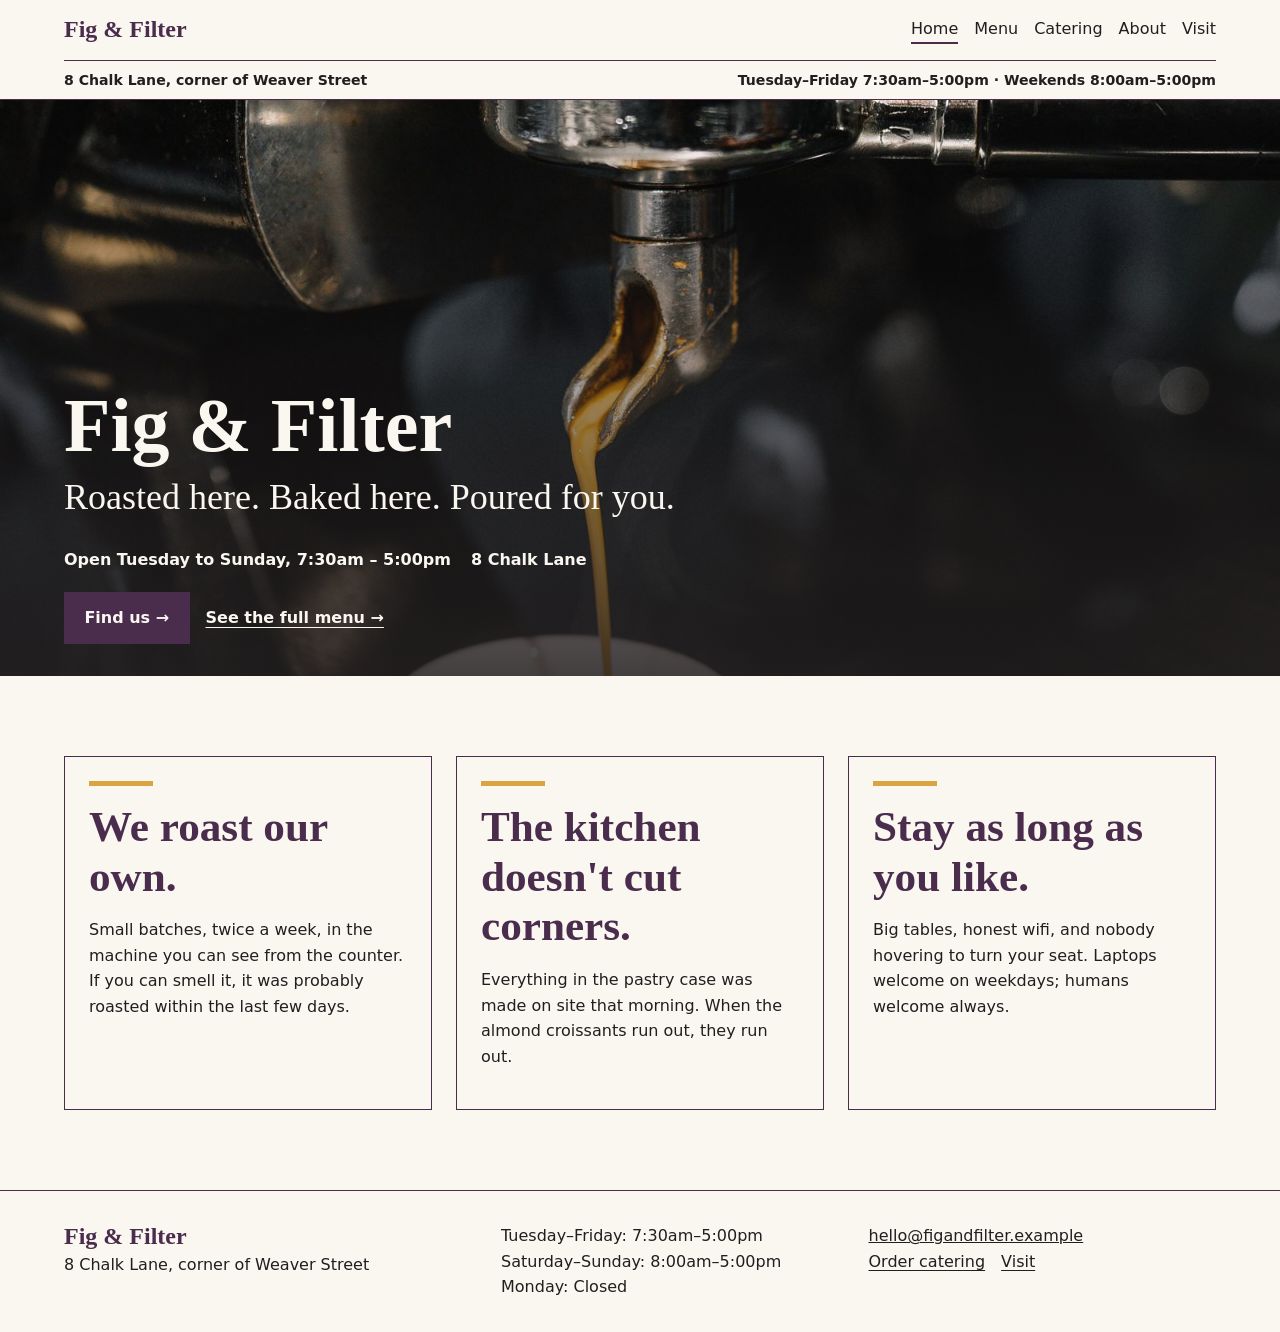
==== commit e1e012c2: "style.css apply" ====
--- a/design/index.html
+++ b/design/index.html
@@ -5,7 +5,7 @@
   <meta name="viewport" content="width=device-width, initial-scale=1">
   <meta name="description" content="Fig & Filter is a neighbourhood café roasting coffee and baking everything on site at 8 Chalk Lane.">
   <title>Fig & Filter | Home</title>
-  <link rel="stylesheet" href="styles.css">
+  <link rel="stylesheet" href="/design/styles.css">
 </head>
 <body>
   <header class="site-header">
--- a/design/styles.css
+++ b/design/styles.css
@@ -7,64 +7,69 @@
 }
 
 * { box-sizing: border-box; }
-html { scroll-behavior: smooth; }
+html { scroll-behavior: smooth; overflow-x: hidden; }
 body {
   margin: 0;
+  min-width: 0;
+  overflow-x: hidden;
   background: var(--paper);
   color: var(--ink);
   font-family: system-ui, -apple-system, BlinkMacSystemFont, "Segoe UI", sans-serif;
   font-size: 1rem;
   line-height: 1.6;
 }
-img { display: block; max-width: 100%; }
+img { display: block; width: 100%; max-width: 100%; height: auto; }
 a { color: inherit; }
 h1, h2, h3, .brand {
   color: var(--fig);
   font-family: Georgia, "Times New Roman", serif;
   line-height: 1.15;
 }
-h1 { font-size: clamp(2.5rem, 8vw, 4.75rem); margin: 0; }
-h2 { font-size: clamp(1.9rem, 5vw, 2.7rem); margin: 0 0 1rem; }
+h1 { font-size: clamp(2.15rem, 11vw, 4.75rem); margin: 0; overflow-wrap: anywhere; }
+h2 { font-size: clamp(1.65rem, 8vw, 2.7rem); margin: 0 0 1rem; overflow-wrap: anywhere; }
 h3 { font-size: 1.35rem; margin: 0 0 .5rem; }
 p { margin: 0 0 1rem; }
-.container { width: min(72rem, calc(100% - 2rem)); margin-inline: auto; }
+.container { width: min(72rem, calc(100% - 2rem)); min-width: 0; margin-inline: auto; }
 .site-header { border-bottom: 1px solid var(--fig); background: var(--paper); }
 .header-inner { display: flex; flex-direction: column; gap: .75rem; padding-block: 1rem; }
 .brand { font-size: 1.5rem; font-weight: 700; text-decoration: none; }
-.site-nav { display: flex; flex-wrap: wrap; gap: .45rem 1rem; }
-.site-nav a { text-decoration: none; border-bottom: 2px solid transparent; }
+.site-nav { display: grid; grid-template-columns: repeat(3, minmax(0, 1fr)); gap: .35rem .5rem; width: 100%; }
+.site-nav a { min-width: 0; padding: .35rem .2rem; text-align: center; text-decoration: none; border-bottom: 2px solid transparent; }
 .site-nav a:hover, .site-nav a:focus-visible, .site-nav a[aria-current="page"] { border-color: var(--fig); }
 .quick-info { border-top: 1px solid var(--fig); padding-block: .5rem; font-size: .88rem; font-weight: 700; }
-.quick-info p { display: flex; flex-wrap: wrap; gap: .25rem 1rem; margin: 0; }
-.hero { position: relative; min-height: 36rem; display: grid; align-items: end; overflow: hidden; }
+.quick-info p { display: grid; gap: .15rem; margin: 0; }
+.hero { position: relative; min-height: min(36rem, calc(100svh - 8rem)); display: grid; align-items: end; overflow: hidden; }
 .hero img { position: absolute; inset: 0; width: 100%; height: 100%; object-fit: cover; }
 .hero::after { content: ""; position: absolute; inset: 0; background: linear-gradient(transparent, var(--ink)); opacity: .84; }
 .hero-content { position: relative; z-index: 1; color: var(--paper); padding-block: 2rem; }
 .hero-content h1 { color: var(--paper); }
 .tagline { font-family: Georgia, "Times New Roman", serif; font-size: clamp(1.45rem, 4vw, 2.25rem); }
 .essentials { display: flex; flex-wrap: wrap; gap: .5rem 1.25rem; margin: 1.25rem 0; font-weight: 700; }
-.actions { display: flex; flex-wrap: wrap; align-items: center; gap: 1rem; }
-.button { display: inline-block; border: 2px solid var(--fig); background: var(--fig); color: var(--paper); padding: .7rem 1.15rem; font-weight: 700; text-decoration: none; }
+.actions { display: flex; flex-direction: column; align-items: stretch; gap: 1rem; }
+.button { display: inline-block; width: 100%; border: 2px solid var(--fig); background: var(--fig); color: var(--paper); padding: .7rem 1.15rem; font-weight: 700; text-align: center; text-decoration: none; }
 .button:hover, .button:focus-visible { background: var(--paper); color: var(--fig); }
 .text-link { font-weight: 700; text-underline-offset: .25rem; }
 .section { padding-block: clamp(2.5rem, 7vw, 5rem); }
 .section + .section { border-top: 1px solid var(--fig); }
-.grid { display: grid; gap: 1.5rem; }
+.grid { display: grid; min-width: 0; gap: 1.5rem; }
+.grid > *, .details > * { min-width: 0; }
 .card { border: 1px solid var(--fig); padding: 1.5rem; }
 .accent-rule { width: 4rem; height: .3rem; background: var(--amber); margin-bottom: 1rem; }
 .media { width: 100%; aspect-ratio: 3 / 2; object-fit: cover; }
 .portrait { width: 100%; aspect-ratio: 4 / 5; object-fit: cover; }
 .menu-category { break-inside: avoid; }
 .menu-list { list-style: none; margin: 0; padding: 0; }
-.menu-item { display: grid; grid-template-columns: 1fr auto; gap: 1rem; padding: .65rem 0; border-bottom: 1px dotted var(--fig); }
+.menu-item { display: grid; grid-template-columns: minmax(0, 1fr) auto; gap: .6rem; padding: .65rem 0; border-bottom: 1px dotted var(--fig); }
+.menu-item > span:first-child { min-width: 0; overflow-wrap: anywhere; }
 .menu-item span:last-child { font-weight: 700; }
 .marker { border: 1px solid var(--fig); color: var(--fig); font-size: .72rem; font-weight: 700; padding: .08rem .28rem; white-space: nowrap; }
 .note { border-left: .35rem solid var(--amber); padding-left: 1rem; }
 .package-list { padding-left: 1.25rem; }
 .details { display: grid; gap: 1.5rem; }
-.hours { width: 100%; border-collapse: collapse; }
+.hours { width: 100%; table-layout: fixed; border-collapse: collapse; }
 .hours th, .hours td { border-bottom: 1px solid var(--fig); padding: .65rem 0; text-align: left; }
-.hours td { text-align: right; }
+.hours th { width: 48%; padding-right: .5rem; }
+.hours td { text-align: right; overflow-wrap: anywhere; }
 .site-footer { border-top: 1px solid var(--fig); padding-block: 2rem; }
 .footer-grid { display: grid; gap: 1.25rem; }
 .footer-grid p { margin: 0; }
@@ -74,6 +79,11 @@
 
 @media (min-width: 48rem) {
   .header-inner { flex-direction: row; justify-content: space-between; align-items: center; }
+  .site-nav { display: flex; width: auto; gap: .45rem 1rem; }
+  .site-nav a { padding: 0; text-align: left; }
+  .quick-info p { display: flex; flex-wrap: wrap; justify-content: space-between; gap: .25rem 1rem; }
+  .actions { flex-direction: row; align-items: center; }
+  .button { width: auto; }
   .three-columns { grid-template-columns: repeat(3, 1fr); }
   .two-columns { grid-template-columns: repeat(2, minmax(0, 1fr)); }
   .details { grid-template-columns: 1fr 1fr; align-items: start; }
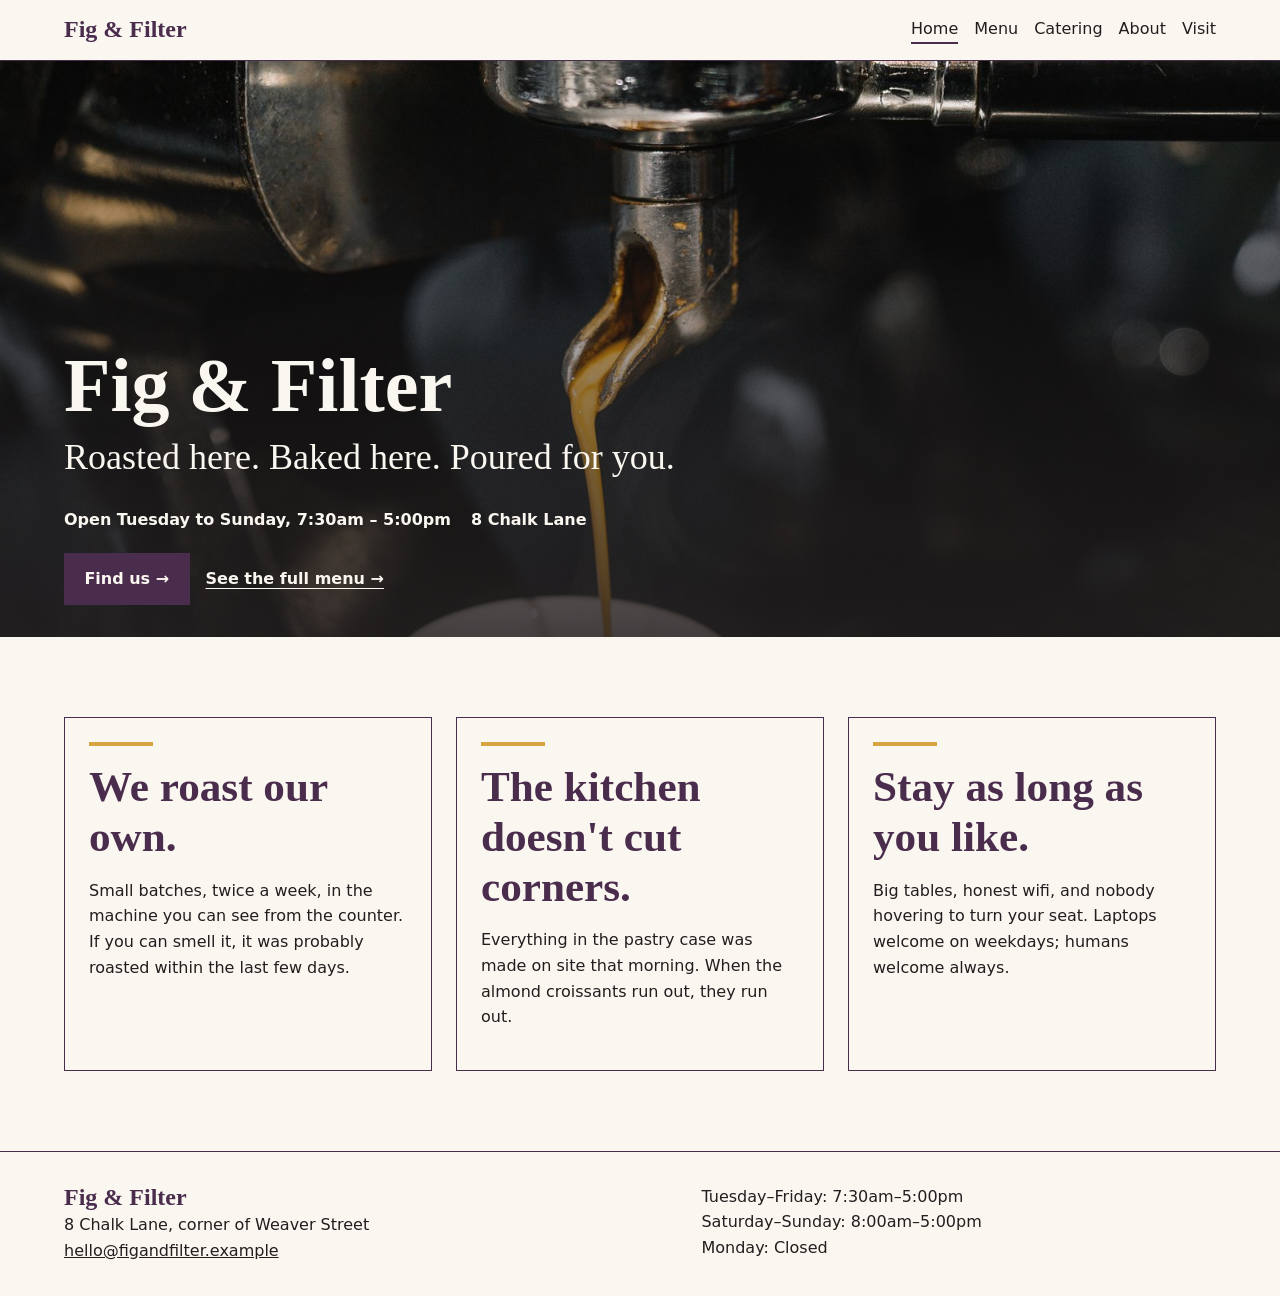
==== commit 7e993f3d: "mobile responsive" ====
--- a/design/index.html
+++ b/design/index.html
@@ -6,15 +6,17 @@
   <meta name="description" content="Fig & Filter is a neighbourhood café roasting coffee and baking everything on site at 8 Chalk Lane.">
   <title>Fig & Filter | Home</title>
   <link rel="stylesheet" href="/design/styles.css">
+  <script src="/design/menu.js" defer></script>
 </head>
 <body>
   <header class="site-header">
     <div class="container header-inner">
       <a class="brand" href="index.html">Fig &amp; Filter</a>
-      <nav class="site-nav" aria-label="Primary navigation">
+      <button class="menu-toggle" type="button" aria-expanded="false" aria-controls="primary-navigation">Menu</button>
+      <nav class="site-nav" id="primary-navigation" data-open="false" aria-label="Primary navigation">
         <a href="index.html" aria-current="page">Home</a><a href="menu.html">Menu</a><a href="catering.html">Catering</a><a href="about.html">About</a><a href="visit.html">Visit</a>
       </nav>
-    </div><div class="container quick-info"><p><span>8 Chalk Lane, corner of Weaver Street</span><span>Tuesday–Friday 7:30am–5:00pm · Weekends 8:00am–5:00pm</span></p></div>
+    </div>
   </header>
   <main>
     <section class="hero">
@@ -36,9 +38,8 @@
   </main>
   <footer class="site-footer">
     <div class="container footer-grid">
-      <div><strong class="brand">Fig &amp; Filter</strong><p>8 Chalk Lane, corner of Weaver Street</p></div>
+      <div><strong class="brand">Fig &amp; Filter</strong><p>8 Chalk Lane, corner of Weaver Street</p><p><a href="mailto:hello@figandfilter.example">hello@figandfilter.example</a></p></div>
       <div><p>Tuesday–Friday: 7:30am–5:00pm</p><p>Saturday–Sunday: 8:00am–5:00pm</p><p>Monday: Closed</p></div>
-      <div><p><a href="mailto:hello@figandfilter.example">hello@figandfilter.example</a></p><div class="footer-links"><a href="catering.html">Order catering</a><a href="visit.html">Visit</a></div></div>
     </div>
   </footer>
 </body>
--- a/design/styles.css
+++ b/design/styles.css
@@ -33,11 +33,15 @@
 .site-header { border-bottom: 1px solid var(--fig); background: var(--paper); }
 .header-inner { display: flex; flex-direction: column; gap: .75rem; padding-block: 1rem; }
 .brand { font-size: 1.5rem; font-weight: 700; text-decoration: none; }
-.site-nav { display: grid; grid-template-columns: repeat(3, minmax(0, 1fr)); gap: .35rem .5rem; width: 100%; }
+.menu-toggle { display: none; align-items: center; justify-content: space-between; width: 100%; border: 1px solid var(--fig); background: var(--paper); color: var(--fig); padding: .6rem .75rem; font: inherit; font-weight: 700; cursor: pointer; }
+.js .menu-toggle { display: flex; }
+.menu-toggle::after { content: "+"; font-size: 1.4rem; line-height: 1; }
+.menu-toggle[aria-expanded="true"]::after { content: "−"; }
+.site-nav { display: grid; grid-template-columns: 1fr; gap: .2rem; width: 100%; padding-top: .25rem; }
+.js .site-nav { display: none; }
+.js .site-nav[data-open="true"] { display: grid; }
 .site-nav a { min-width: 0; padding: .35rem .2rem; text-align: center; text-decoration: none; border-bottom: 2px solid transparent; }
 .site-nav a:hover, .site-nav a:focus-visible, .site-nav a[aria-current="page"] { border-color: var(--fig); }
-.quick-info { border-top: 1px solid var(--fig); padding-block: .5rem; font-size: .88rem; font-weight: 700; }
-.quick-info p { display: grid; gap: .15rem; margin: 0; }
 .hero { position: relative; min-height: min(36rem, calc(100svh - 8rem)); display: grid; align-items: end; overflow: hidden; }
 .hero img { position: absolute; inset: 0; width: 100%; height: 100%; object-fit: cover; }
 .hero::after { content: ""; position: absolute; inset: 0; background: linear-gradient(transparent, var(--ink)); opacity: .84; }
@@ -73,21 +77,19 @@
 .site-footer { border-top: 1px solid var(--fig); padding-block: 2rem; }
 .footer-grid { display: grid; gap: 1.25rem; }
 .footer-grid p { margin: 0; }
-.footer-links { display: flex; flex-wrap: wrap; gap: .6rem 1rem; }
-.footer-links a { text-underline-offset: .2rem; }
 .eyebrow { color: var(--fig); font-weight: 800; letter-spacing: .08em; text-transform: uppercase; }
 
 @media (min-width: 48rem) {
   .header-inner { flex-direction: row; justify-content: space-between; align-items: center; }
-  .site-nav { display: flex; width: auto; gap: .45rem 1rem; }
+  .menu-toggle, .js .menu-toggle { display: none; }
+  .site-nav, .js .site-nav, .js .site-nav[data-open="true"] { display: flex; width: auto; padding-top: 0; gap: .45rem 1rem; }
   .site-nav a { padding: 0; text-align: left; }
-  .quick-info p { display: flex; flex-wrap: wrap; justify-content: space-between; gap: .25rem 1rem; }
   .actions { flex-direction: row; align-items: center; }
   .button { width: auto; }
   .three-columns { grid-template-columns: repeat(3, 1fr); }
   .two-columns { grid-template-columns: repeat(2, minmax(0, 1fr)); }
   .details { grid-template-columns: 1fr 1fr; align-items: start; }
-  .footer-grid { grid-template-columns: 1.2fr 1fr 1fr; }
+  .footer-grid { grid-template-columns: 1.2fr 1fr; }
 }
 
 @media (prefers-reduced-motion: reduce) {
